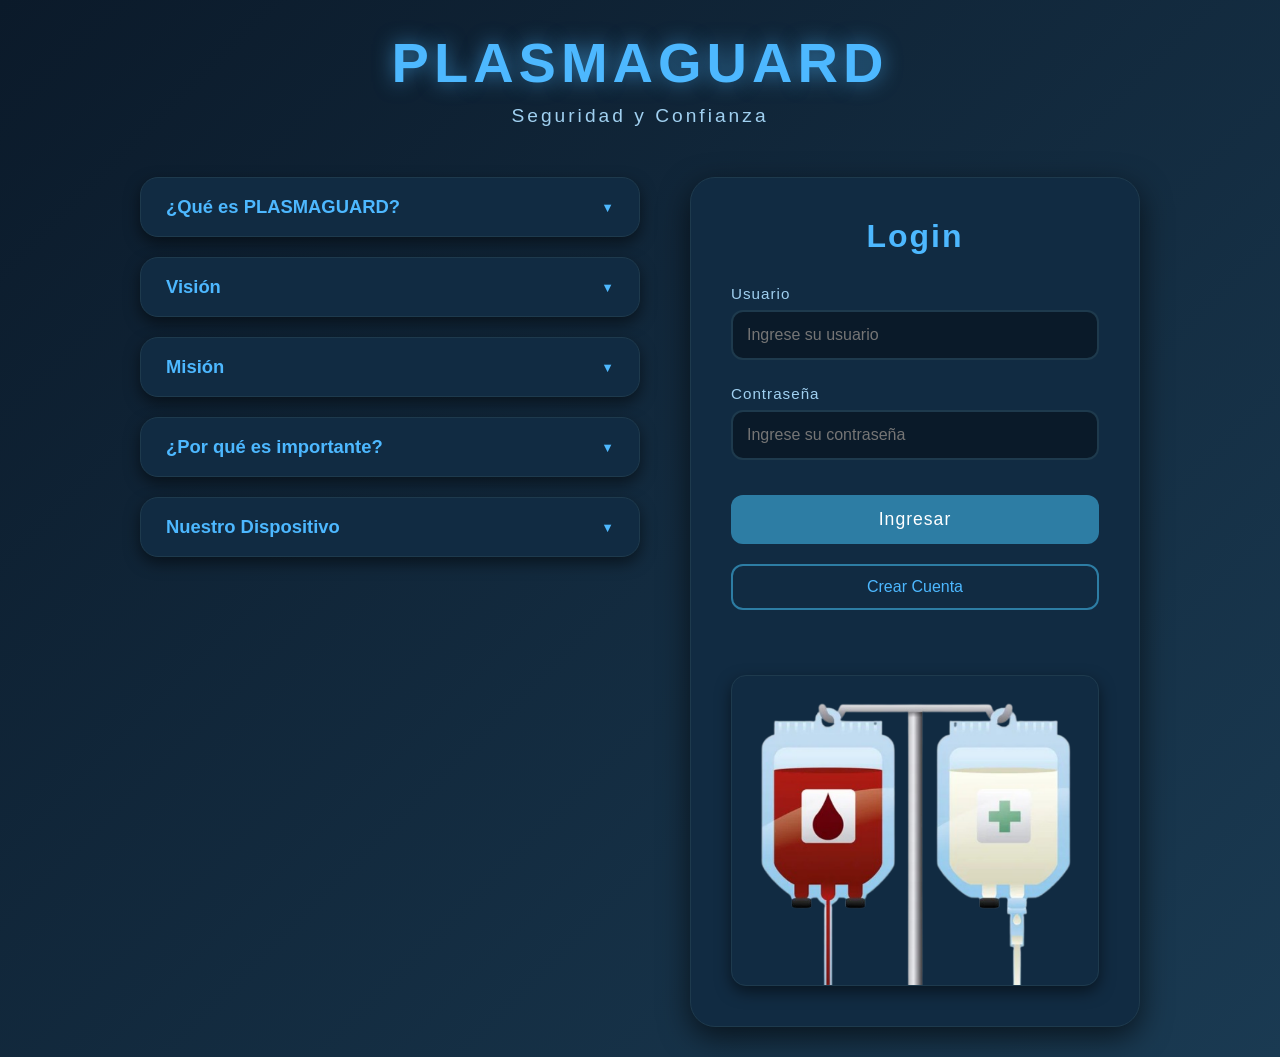
==== index.html @ 768e385f "Change login image from plasma.jpg to plasma.png Updated the image source in the login section from " ====
<!DOCTYPE html>
<html lang="es">
<head>
  <meta charset="UTF-8">
  <meta name="viewport" content="width=device-width, initial-scale=1.0">
  <title>PlasmaGuard - Inicio</title>
  <link rel="stylesheet" href="css/styles.css">
</head>
<body>

  <!-- ==================== ENCABEZADO ==================== -->
  <header>
    <h1>PLASMAGUARD</h1>
    <p>Seguridad y Confianza</p>
  </header>

  <!-- ==================== CONTENEDOR PRINCIPAL ==================== -->
  <div class="main-container">

    <!-- ==================== MENÚ LATERAL IZQUIERDO ==================== -->
    <div class="menu-lateral">

      <div class="menu-item" onclick="toggleMenu(this)">
        <h3>¿Qué es PLASMAGUARD?</h3>
        <div class="menu-content">
          <p>PLASMAGUARD es un sistema de monitoreo remoto diseñado para garantizar la cadena de frío del plasma fresco congelado en bancos de sangre. Utiliza sensores de alta precisión y conectividad IoT para alertar al personal ante cualquier anomalía.</p>
        </div>
      </div>

      <div class="menu-item" onclick="toggleMenu(this)">
        <h3>Visión</h3>
        <div class="menu-content">
          <p>Ser el sistema de referencia en Bolivia para el monitoreo de cadena de frío en bancos de sangre, contribuyendo a la seguridad transfusional y a la calidad de los hemoderivados.</p>
        </div>
      </div>

      <div class="menu-item" onclick="toggleMenu(this)">
        <h3>Misión</h3>
        <div class="menu-content">
          <p>Proporcionar a los bancos de sangre una herramienta tecnológica confiable y accesible que permita monitorear en tiempo real la temperatura y el suministro eléctrico, reduciendo el riesgo de pérdida de plasma por fallas en la cadena de frío.</p>
        </div>
      </div>

      <div class="menu-item" onclick="toggleMenu(this)">
        <h3>¿Por qué es importante?</h3>
        <div class="menu-content">
          <p>El plasma fresco congelado debe mantenerse a temperaturas inferiores a -30°C. Cualquier fluctuación puede comprometer su viabilidad. PLASMAGUARD alerta al personal ante cortes de energía o variaciones de temperatura, permitiendo actuar de inmediato y salvar vidas.</p>
        </div>
      </div>

      <div class="menu-item" onclick="toggleMenu(this)">
        <h3>Nuestro Dispositivo</h3>
        <div class="menu-content">
          <p>El dispositivo consta de un microcontrolador ESP32, sensores de temperatura DS18B20, un sensor de voltaje de batería, un sensor de red eléctrica (ZMPT101B), un módulo de respaldo de energía, almacenamiento en MicroSD y conectividad WiFi para enviar datos a la nube.</p>
        </div>
      </div>

    </div>

    <!-- ==================== FORMULARIO DE LOGIN (DERECHA) ==================== -->
    <div class="login-container">
      <h2>Login</h2>
      <form id="loginForm" onsubmit="return validarLogin(event)">
        <div class="form-group">
          <label for="usuario">Usuario</label>
          <input type="text" id="usuario" placeholder="Ingrese su usuario" required>
        </div>
        <div class="form-group">
          <label for="password">Contraseña</label>
          <input type="password" id="password" placeholder="Ingrese su contraseña" required>
        </div>
        <button type="submit" class="btn-ingresar">Ingresar</button>
        <button type="button" class="btn-crear-cuenta" onclick="crearCuenta()">Crear Cuenta</button>
        <div id="mensajeError" class="mensaje-error"></div>
      </form>

      <!-- ==================== IMAGEN LOCAL ==================== -->
      <div class="imagen-login">
        <img src="img/plasma.png" alt="Plasma Fresco Congelado">
      </div>
    </div>

  </div>

  <script src="js/main.js"></script>
</body>
</html>
---- css/styles.css ----
/* ==================== ESTILOS GENERALES ==================== */
* {
  margin: 0;
  padding: 0;
  box-sizing: border-box;
  font-family: 'Segoe UI', Tahoma, Geneva, Verdana, sans-serif;
}

body {
  background: linear-gradient(135deg, #0b1a2a 0%, #1a3a52 100%);
  color: #ffffff;
  min-height: 100vh;
  display: flex;
  flex-direction: column;
  align-items: center;
  padding: 30px 20px;
}

/* ==================== ENCABEZADO ==================== */
header {
  text-align: center;
  margin-bottom: 50px;
  width: 100%;
}

header h1 {
  font-size: 3.5rem;
  color: #4db8ff;
  letter-spacing: 5px;
  text-shadow: 0 0 20px rgba(77, 184, 255, 0.6);
  margin-bottom: 10px;
}

header p {
  font-size: 1.2rem;
  color: #a0d0f0;
  letter-spacing: 3px;
}

/* ==================== CONTENEDOR PRINCIPAL ==================== */
.main-container {
  display: flex;
  flex-wrap: wrap;
  gap: 50px;
  width: 100%;
  max-width: 1300px;
  justify-content: center;
  align-items: flex-start;
}

/* ==================== MENÚ LATERAL IZQUIERDO ==================== */
.menu-lateral {
  flex: 1;
  min-width: 350px;
  max-width: 500px;
  display: flex;
  flex-direction: column;
  gap: 20px;
}

.menu-item {
  background-color: #112b42;
  border-radius: 18px;
  padding: 18px 25px;
  cursor: pointer;
  transition: all 0.3s ease;
  box-shadow: 0 6px 15px rgba(0, 0, 0, 0.5);
  border: 1px solid #1e3a4d;
}

.menu-item:hover {
  transform: scale(1.04);
  background-color: #1a3f5c;
  box-shadow: 0 8px 20px rgba(77, 184, 255, 0.4);
  border-color: #4db8ff;
}

.menu-item h3 {
  font-size: 1.15rem;
  color: #4db8ff;
  display: flex;
  justify-content: space-between;
  align-items: center;
}

.menu-item h3::after {
  content: '▼';
  font-size: 0.8rem;
  transition: transform 0.3s ease;
}

.menu-item.active h3::after {
  transform: rotate(180deg);
}

.menu-content {
  max-height: 0;
  overflow: hidden;
  transition: max-height 0.5s ease;
  margin-top: 0;
}

.menu-item.active .menu-content {
  max-height: 300px;
  margin-top: 15px;
}

.menu-content p {
  font-size: 0.98rem;
  line-height: 1.6;
  color: #d0e5f5;
}

/* ==================== FORMULARIO DE LOGIN (DERECHA) ==================== */
.login-container {
  flex: 1;
  min-width: 350px;
  max-width: 450px;
  background-color: #112b42;
  border-radius: 25px;
  padding: 40px;
  box-shadow: 0 10px 30px rgba(0, 0, 0, 0.6);
  border: 1px solid #1e3a4d;
}

.login-container h2 {
  text-align: center;
  font-size: 2rem;
  color: #4db8ff;
  margin-bottom: 30px;
  letter-spacing: 2px;
}

.form-group {
  margin-bottom: 25px;
}

.form-group label {
  display: block;
  font-size: 0.95rem;
  color: #a0d0f0;
  margin-bottom: 8px;
  letter-spacing: 1px;
}

.form-group input {
  width: 100%;
  padding: 14px;
  border: 2px solid #1e3a4d;
  border-radius: 12px;
  background-color: #0a1a29;
  color: white;
  font-size: 1rem;
  transition: all 0.3s ease;
}

.form-group input:focus {
  outline: none;
  border-color: #4db8ff;
  box-shadow: 0 0 10px rgba(77, 184, 255, 0.4);
}

.btn-ingresar {
  width: 100%;
  padding: 14px;
  background-color: #2d7da4;
  border: none;
  border-radius: 12px;
  color: white;
  font-size: 1.1rem;
  cursor: pointer;
  transition: background 0.3s ease;
  margin-top: 10px;
  letter-spacing: 1px;
}

.btn-ingresar:hover {
  background-color: #1e5f80;
}

.btn-crear-cuenta {
  width: 100%;
  padding: 12px;
  background-color: transparent;
  border: 2px solid #2d7da4;
  border-radius: 12px;
  color: #4db8ff;
  font-size: 1rem;
  cursor: pointer;
  transition: all 0.3s ease;
  margin-top: 20px;
}

.btn-crear-cuenta:hover {
  background-color: #2d7da4;
  color: white;
}

.mensaje-error {
  color: #ff6b6b;
  font-size: 0.95rem;
  text-align: center;
  margin-top: 15px;
  min-height: 20px;
}

/* ==================== IMAGEN LOGIN ==================== */
.imagen-login {
  margin-top: 30px;
  border-radius: 15px;
  overflow: hidden;
  box-shadow: 0 6px 15px rgba(0, 0, 0, 0.5);
  border: 1px solid #1e3a4d;
}

.imagen-login img {
  width: 100%;
  height: auto;
  display: block;
}

/* ==================== RESPONSIVO ==================== */
@media (max-width: 900px) {
  header h1 {
    font-size: 2.5rem;
  }

  header p {
    font-size: 1rem;
  }

  .main-container {
    flex-direction: column;
    align-items: center;
    gap: 40px;
  }

  .menu-lateral, .login-container {
    width: 100%;
    max-width: 100%;
  }

  .login-container {
    padding: 30px;
  }
}
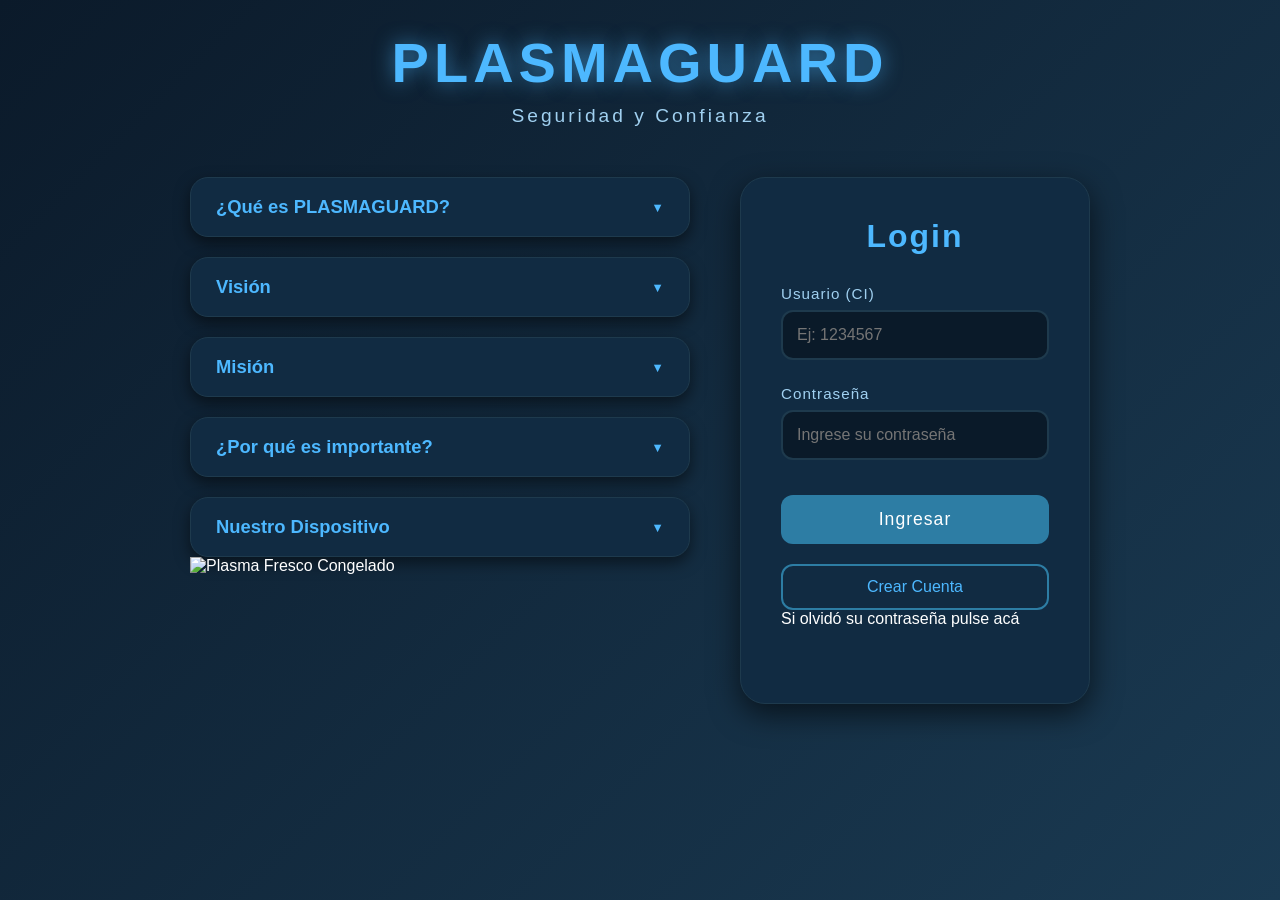
==== commit 1b7c113c: "Refactor index.html structure and improve layout" ====
--- a/index.html
+++ b/index.html
@@ -17,66 +17,72 @@
   <!-- ==================== CONTENEDOR PRINCIPAL ==================== -->
   <div class="main-container">
 
-    <!-- ==================== MENÚ LATERAL IZQUIERDO ==================== -->
-    <div class="menu-lateral">
+    <!-- ==================== COLUMNA IZQUIERDA (MENÚ + IMAGEN) ==================== -->
+    <div class="columna-izquierda">
 
-      <div class="menu-item" onclick="toggleMenu(this)">
-        <h3>¿Qué es PLASMAGUARD?</h3>
-        <div class="menu-content">
-          <p>PLASMAGUARD es un sistema de monitoreo remoto diseñado para garantizar la cadena de frío del plasma fresco congelado en bancos de sangre. Utiliza sensores de alta precisión y conectividad IoT para alertar al personal ante cualquier anomalía.</p>
+      <div class="menu-lateral">
+        <div class="menu-item" onclick="toggleMenu(this)">
+          <h3>¿Qué es PLASMAGUARD?</h3>
+          <div class="menu-content">
+            <p>PLASMAGUARD es un sistema de monitoreo remoto diseñado para garantizar la cadena de frío del plasma fresco congelado en bancos de sangre. Utiliza sensores de alta precisión y conectividad IoT para alertar al personal ante cualquier anomalía.</p>
+          </div>
+        </div>
+
+        <div class="menu-item" onclick="toggleMenu(this)">
+          <h3>Visión</h3>
+          <div class="menu-content">
+            <p>Ser el sistema de referencia en Bolivia para el monitoreo de cadena de frío en bancos de sangre, contribuyendo a la seguridad transfusional y a la calidad de los hemoderivados.</p>
+          </div>
+        </div>
+
+        <div class="menu-item" onclick="toggleMenu(this)">
+          <h3>Misión</h3>
+          <div class="menu-content">
+            <p>Proporcionar a los bancos de sangre una herramienta tecnológica confiable y accesible que permita monitorear en tiempo real la temperatura y el suministro eléctrico, reduciendo el riesgo de pérdida de plasma por fallas en la cadena de frío.</p>
+          </div>
+        </div>
+
+        <div class="menu-item" onclick="toggleMenu(this)">
+          <h3>¿Por qué es importante?</h3>
+          <div class="menu-content">
+            <p>El plasma fresco congelado debe mantenerse a temperaturas inferiores a -30°C. Cualquier fluctuación puede comprometer su viabilidad. PLASMAGUARD alerta al personal ante cortes de energía o variaciones de temperatura, permitiendo actuar de inmediato y salvar vidas.</p>
+          </div>
+        </div>
+
+        <div class="menu-item" onclick="toggleMenu(this)">
+          <h3>Nuestro Dispositivo</h3>
+          <div class="menu-content">
+            <p>El dispositivo consta de un microcontrolador ESP32, sensores de temperatura DS18B20, un sensor de voltaje de batería, un sensor de red eléctrica (ZMPT101B), un módulo de respaldo de energía, almacenamiento en MicroSD y conectividad WiFi para enviar datos a la nube.</p>
+          </div>
         </div>
       </div>
 
-      <div class="menu-item" onclick="toggleMenu(this)">
-        <h3>Visión</h3>
-        <div class="menu-content">
-          <p>Ser el sistema de referencia en Bolivia para el monitoreo de cadena de frío en bancos de sangre, contribuyendo a la seguridad transfusional y a la calidad de los hemoderivados.</p>
-        </div>
-      </div>
-
-      <div class="menu-item" onclick="toggleMenu(this)">
-        <h3>Misión</h3>
-        <div class="menu-content">
-          <p>Proporcionar a los bancos de sangre una herramienta tecnológica confiable y accesible que permita monitorear en tiempo real la temperatura y el suministro eléctrico, reduciendo el riesgo de pérdida de plasma por fallas en la cadena de frío.</p>
-        </div>
-      </div>
-
-      <div class="menu-item" onclick="toggleMenu(this)">
-        <h3>¿Por qué es importante?</h3>
-        <div class="menu-content">
-          <p>El plasma fresco congelado debe mantenerse a temperaturas inferiores a -30°C. Cualquier fluctuación puede comprometer su viabilidad. PLASMAGUARD alerta al personal ante cortes de energía o variaciones de temperatura, permitiendo actuar de inmediato y salvar vidas.</p>
-        </div>
-      </div>
-
-      <div class="menu-item" onclick="toggleMenu(this)">
-        <h3>Nuestro Dispositivo</h3>
-        <div class="menu-content">
-          <p>El dispositivo consta de un microcontrolador ESP32, sensores de temperatura DS18B20, un sensor de voltaje de batería, un sensor de red eléctrica (ZMPT101B), un módulo de respaldo de energía, almacenamiento en MicroSD y conectividad WiFi para enviar datos a la nube.</p>
-        </div>
+      <!-- Imagen debajo del menú -->
+      <div class="imagen-proyecto">
+        <img src="img/plasma.jpg" alt="Plasma Fresco Congelado">
       </div>
 
     </div>
 
-    <!-- ==================== FORMULARIO DE LOGIN (DERECHA) ==================== -->
-    <div class="login-container">
-      <h2>Login</h2>
-      <form id="loginForm" onsubmit="return validarLogin(event)">
-        <div class="form-group">
-          <label for="usuario">Usuario</label>
-          <input type="text" id="usuario" placeholder="Ingrese su usuario" required>
-        </div>
-        <div class="form-group">
-          <label for="password">Contraseña</label>
-          <input type="password" id="password" placeholder="Ingrese su contraseña" required>
-        </div>
-        <button type="submit" class="btn-ingresar">Ingresar</button>
-        <button type="button" class="btn-crear-cuenta" onclick="crearCuenta()">Crear Cuenta</button>
-        <div id="mensajeError" class="mensaje-error"></div>
-      </form>
-
-      <!-- ==================== IMAGEN LOCAL ==================== -->
-      <div class="imagen-login">
-        <img src="img/plasma.png" alt="Plasma Fresco Congelado">
+    <!-- ==================== COLUMNA DERECHA (LOGIN) ==================== -->
+    <div class="columna-derecha">
+      <div class="login-container">
+        <h2>Login</h2>
+        <form id="loginForm" onsubmit="return validarLogin(event)">
+          <div class="form-group">
+            <label for="usuario">Usuario (CI)</label>
+            <input type="text" id="usuario" placeholder="Ej: 1234567" required>
+          </div>
+          <div class="form-group">
+            <label for="password">Contraseña</label>
+            <input type="password" id="password" placeholder="Ingrese su contraseña" required>
+          </div>
+          <button type="submit" class="btn-ingresar" id="btnIngresar">Ingresar</button>
+          <button type="button" class="btn-crear-cuenta" onclick="irACrearCuenta()">Crear Cuenta</button>
+          <p class="link-olvido" onclick="irAOlvidoContrasena()">Si olvidó su contraseña pulse acá</p>
+          <div id="mensajeError" class="mensaje-error"></div>
+          <div id="timerBloqueo" class="timer-bloqueo"></div>
+        </form>
       </div>
     </div>
 
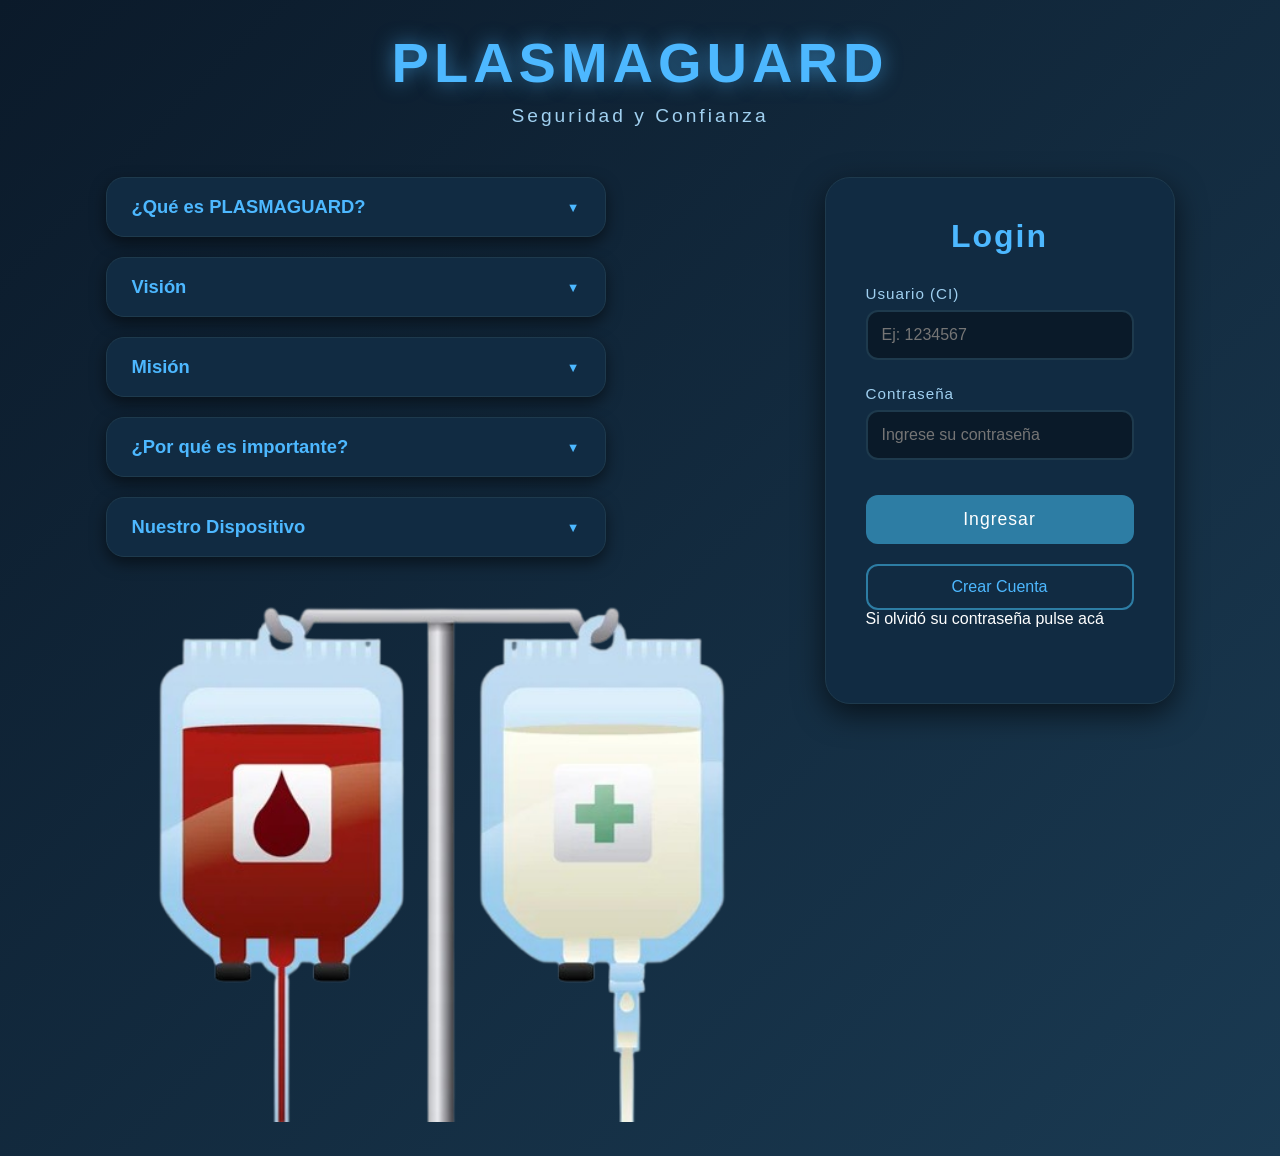
==== commit c9fd32b4: "Change project image source in index.html Updated the image source for the project image." ====
--- a/index.html
+++ b/index.html
@@ -59,7 +59,7 @@
 
       <!-- Imagen debajo del menú -->
       <div class="imagen-proyecto">
-        <img src="img/plasma.jpg" alt="Plasma Fresco Congelado">
+        <img src="img/plasma.png" alt="Plasma Fresco Congelado">
       </div>
 
     </div>
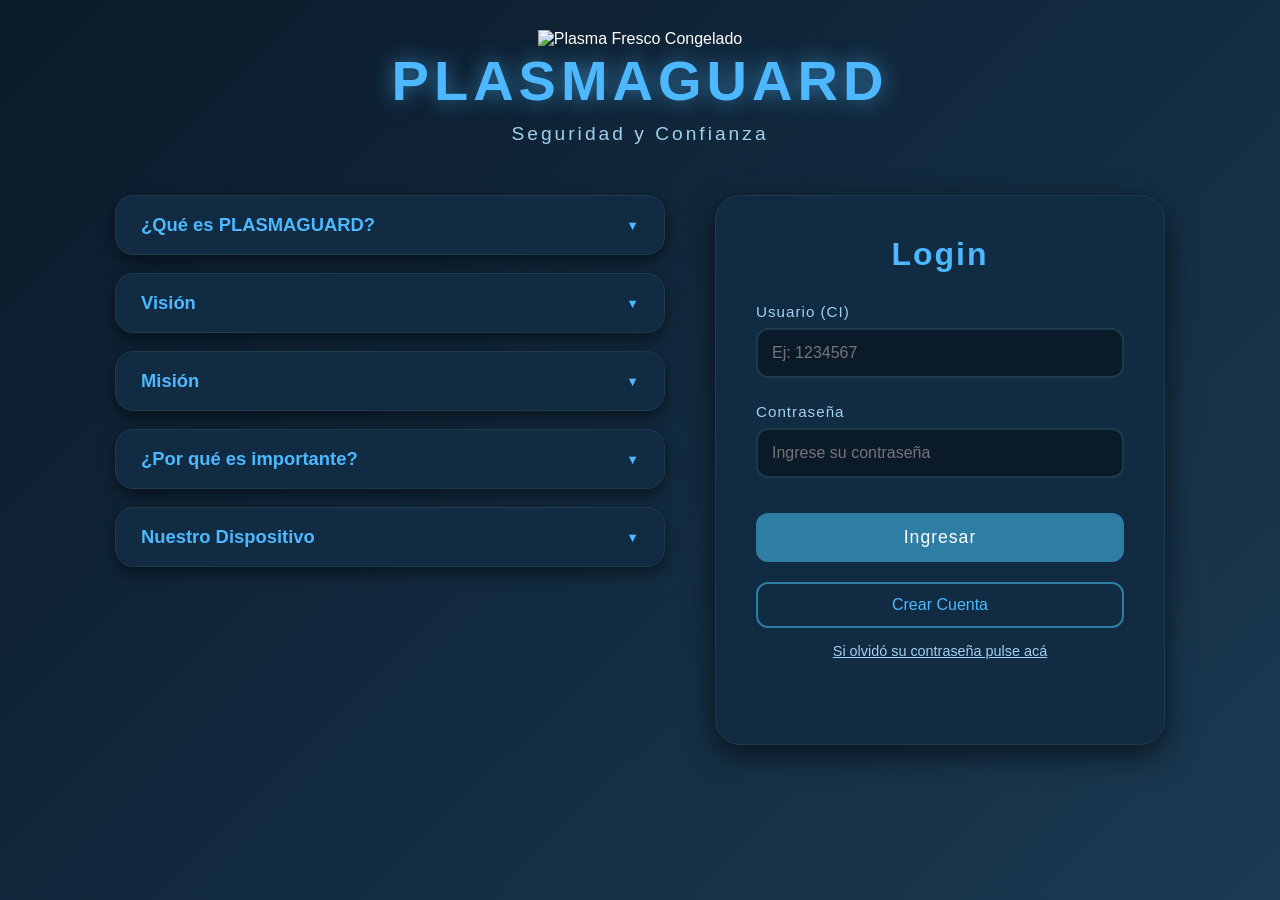
==== commit 2e091df9: "Add watermark to index.html" ====
--- a/index.html
+++ b/index.html
@@ -7,7 +7,10 @@
   <link rel="stylesheet" href="css/styles.css">
 </head>
 <body>
-
+<!-- ==================== MARCA DE AGUA ==================== -->
+  <div class="marca-agua">
+    <img src="img/plasma.jpg" alt="Plasma Fresco Congelado">
+  </div>
   <!-- ==================== ENCABEZADO ==================== -->
   <header>
     <h1>PLASMAGUARD</h1>
@@ -56,12 +59,6 @@
           </div>
         </div>
       </div>
-
-      <!-- Imagen debajo del menú -->
-      <div class="imagen-proyecto">
-        <img src="img/plasma.png" alt="Plasma Fresco Congelado">
-      </div>
-
     </div>
 
     <!-- ==================== COLUMNA DERECHA (LOGIN) ==================== -->
--- a/css/styles.css
+++ b/css/styles.css
@@ -48,14 +48,20 @@
   align-items: flex-start;
 }
 
-/* ==================== MENÚ LATERAL IZQUIERDO ==================== */
-.menu-lateral {
+/* ==================== COLUMNA IZQUIERDA ==================== */
+.columna-izquierda {
   flex: 1;
   min-width: 350px;
-  max-width: 500px;
+  max-width: 550px;
   display: flex;
   flex-direction: column;
-  gap: 20px;
+  gap: 30px;
+}
+
+.menu-lateral {
+  display: flex;
+  flex-direction: column;
+  gap: 18px;
 }
 
 .menu-item {
@@ -111,11 +117,28 @@
   color: #d0e5f5;
 }
 
-/* ==================== FORMULARIO DE LOGIN (DERECHA) ==================== */
-.login-container {
+/* ==================== IMAGEN PROYECTO ==================== */
+.imagen-proyecto {
+  border-radius: 18px;
+  overflow: hidden;
+  box-shadow: 0 8px 20px rgba(0, 0, 0, 0.6);
+  border: 1px solid #1e3a4d;
+}
+
+.imagen-proyecto img {
+  width: 100%;
+  height: auto;
+  display: block;
+}
+
+/* ==================== COLUMNA DERECHA (LOGIN) ==================== */
+.columna-derecha {
   flex: 1;
   min-width: 350px;
   max-width: 450px;
+}
+
+.login-container {
   background-color: #112b42;
   border-radius: 25px;
   padding: 40px;
@@ -178,6 +201,11 @@
   background-color: #1e5f80;
 }
 
+.btn-ingresar:disabled {
+  background-color: #555;
+  cursor: not-allowed;
+}
+
 .btn-crear-cuenta {
   width: 100%;
   padding: 12px;
@@ -196,6 +224,20 @@
   color: white;
 }
 
+.link-olvido {
+  text-align: center;
+  font-size: 0.9rem;
+  color: #a0d0f0;
+  margin-top: 15px;
+  cursor: pointer;
+  text-decoration: underline;
+  transition: color 0.3s ease;
+}
+
+.link-olvido:hover {
+  color: #4db8ff;
+}
+
 .mensaje-error {
   color: #ff6b6b;
   font-size: 0.95rem;
@@ -204,19 +246,12 @@
   min-height: 20px;
 }
 
-/* ==================== IMAGEN LOGIN ==================== */
-.imagen-login {
-  margin-top: 30px;
-  border-radius: 15px;
-  overflow: hidden;
-  box-shadow: 0 6px 15px rgba(0, 0, 0, 0.5);
-  border: 1px solid #1e3a4d;
-}
-
-.imagen-login img {
-  width: 100%;
-  height: auto;
-  display: block;
+.timer-bloqueo {
+  color: #ffaa00;
+  font-size: 1rem;
+  text-align: center;
+  margin-top: 10px;
+  font-weight: bold;
 }
 
 /* ==================== RESPONSIVO ==================== */
@@ -235,7 +270,7 @@
     gap: 40px;
   }
 
-  .menu-lateral, .login-container {
+  .columna-izquierda, .columna-derecha {
     width: 100%;
     max-width: 100%;
   }
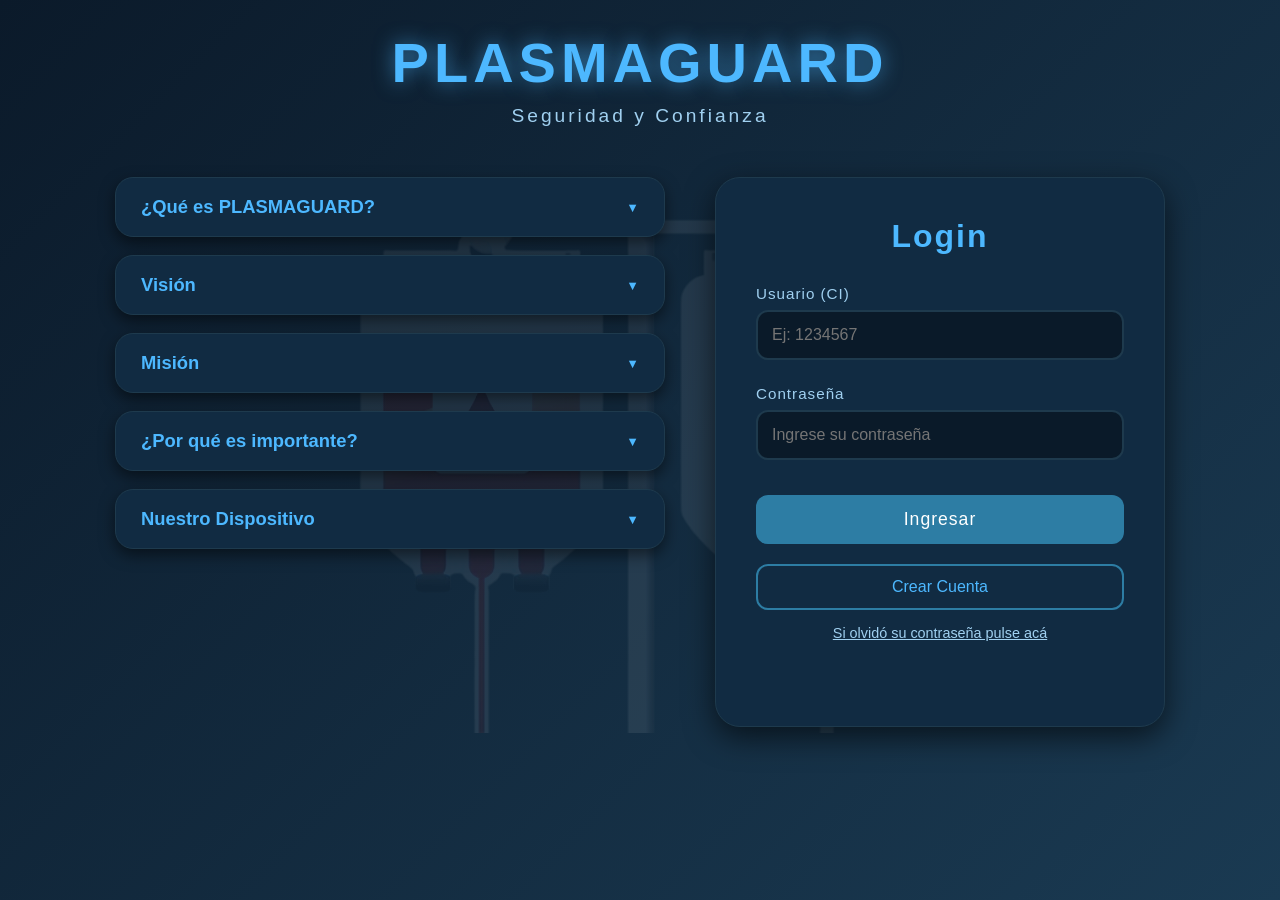
==== commit 7acba4f4: "Fix image source and maintain HTML structure Updated image source in watermark section and ensured p" ====
--- a/index.html
+++ b/index.html
@@ -9,7 +9,7 @@
 <body>
 <!-- ==================== MARCA DE AGUA ==================== -->
   <div class="marca-agua">
-    <img src="img/plasma.jpg" alt="Plasma Fresco Congelado">
+    <img src="img/plasma.png" alt="Plasma Fresco Congelado">
   </div>
   <!-- ==================== ENCABEZADO ==================== -->
   <header>
--- a/css/styles.css
+++ b/css/styles.css
@@ -117,18 +117,26 @@
   color: #d0e5f5;
 }
 
-/* ==================== IMAGEN PROYECTO ==================== */
-.imagen-proyecto {
-  border-radius: 18px;
-  overflow: hidden;
-  box-shadow: 0 8px 20px rgba(0, 0, 0, 0.6);
-  border: 1px solid #1e3a4d;
-}
-
-.imagen-proyecto img {
-  width: 100%;
-  height: auto;
-  display: block;
+/* ==================== MARCA DE AGUA ==================== */
+.marca-agua {
+  position: fixed;
+  top: 0;
+  left: 0;
+  width: 100vw;
+  height: 100vh;
+  display: flex;
+  justify-content: center;
+  align-items: center;
+  z-index: -1; /* Detrás de todo */
+  pointer-events: none; /* No interfiere con clics */
+  opacity: 0.08; /* Transparencia (ajusta a tu gusto) */
+}
+
+.marca-agua img {
+  max-width: 80%;
+  max-height: 80%;
+  object-fit: contain;
+  filter: brightness(1.5) contrast(1.2); /* Opcional: ajusta para que se vea bien */
 }
 
 /* ==================== COLUMNA DERECHA (LOGIN) ==================== */
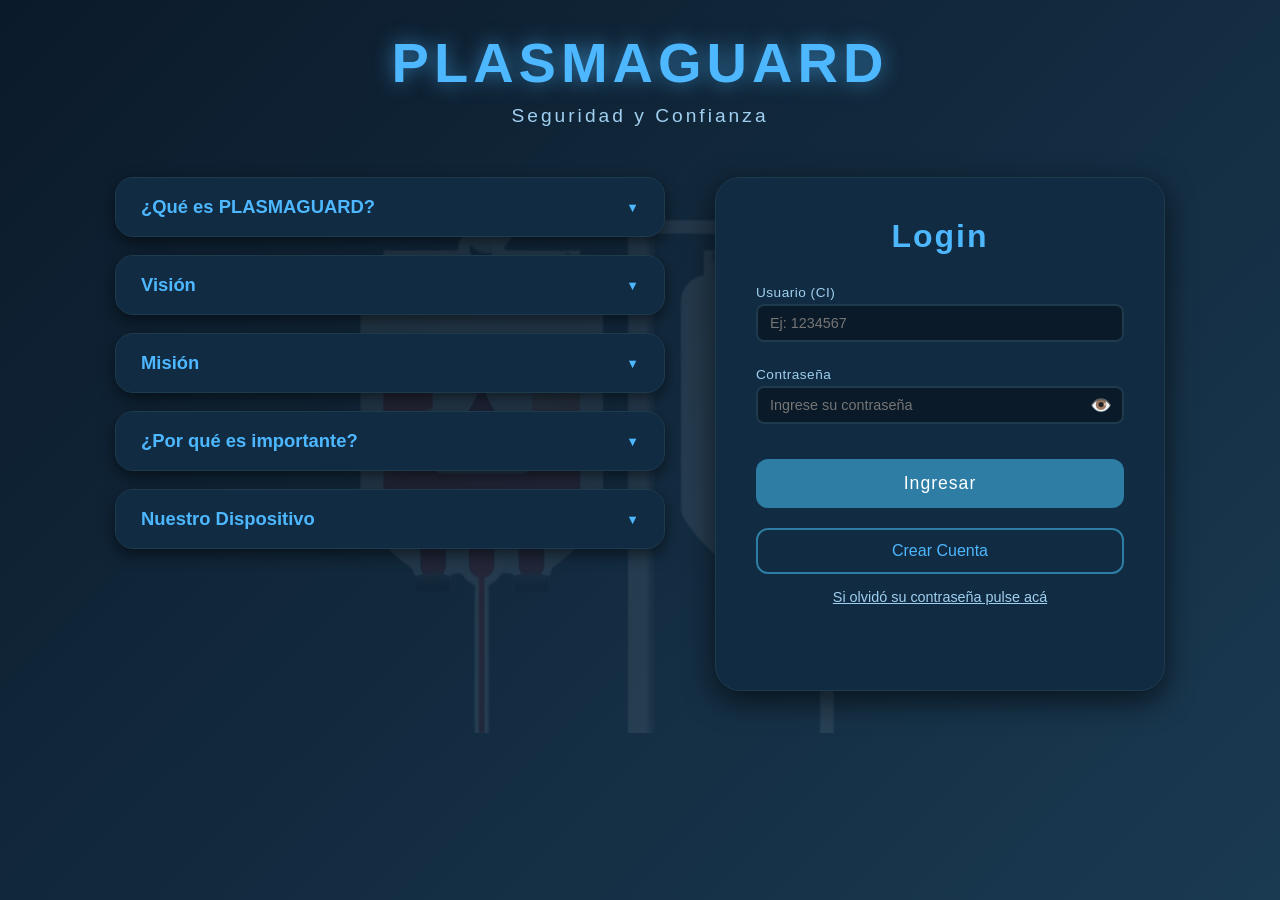
==== commit 4cff0667: "Update index.html" ====
--- a/index.html
+++ b/index.html
@@ -72,7 +72,10 @@
           </div>
           <div class="form-group">
             <label for="password">Contraseña</label>
-            <input type="password" id="password" placeholder="Ingrese su contraseña" required>
+            <div class="password-container">
+              <input type="password" id="password" placeholder="Ingrese su contraseña" required>
+              <span class="toggle-password" onclick="togglePassword('password', this)">👁️</span>
+            </div>
           </div>
           <button type="submit" class="btn-ingresar" id="btnIngresar">Ingresar</button>
           <button type="button" class="btn-crear-cuenta" onclick="irACrearCuenta()">Crear Cuenta</button>
--- a/css/styles.css
+++ b/css/styles.css
@@ -287,3 +287,224 @@
     padding: 30px;
   }
 }
+
+/* ==================== FORMULARIO CREAR CUENTA ==================== */
+.form-container {
+  width: 100%;
+  max-width: 1100px;
+  background-color: #112b42;
+  border-radius: 25px;
+  padding: 25px 30px;
+  box-shadow: 0 10px 30px rgba(0, 0, 0, 0.6);
+  border: 1px solid #1e3a4d;
+}
+
+.form-container form {
+  display: flex;
+  flex-wrap: wrap;
+  gap: 25px;
+}
+
+.form-column {
+  flex: 1;
+  min-width: 280px;
+  display: flex;
+  flex-direction: column;
+  gap: 12px;
+}
+
+.form-column h3 {
+  color: #4db8ff;
+  font-size: 1.2rem;
+  margin-bottom: 8px;
+  border-bottom: 2px solid #1e3a4d;
+  padding-bottom: 6px;
+  letter-spacing: 1px;
+}
+
+.form-group {
+  display: flex;
+  flex-direction: column;
+}
+
+.form-group label {
+  font-size: 0.85rem;
+  color: #a0d0f0;
+  margin-bottom: 4px;
+  letter-spacing: 0.5px;
+}
+
+.form-group input,
+.form-group select {
+  width: 100%;
+  padding: 9px 12px;
+  border: 2px solid #1e3a4d;
+  border-radius: 8px;
+  background-color: #0a1a29;
+  color: white;
+  font-size: 0.9rem;
+  transition: all 0.3s ease;
+}
+
+.form-group input:focus,
+.form-group select:focus {
+  outline: none;
+  border-color: #4db8ff;
+  box-shadow: 0 0 8px rgba(77, 184, 255, 0.3);
+}
+
+.error-msg {
+  color: #ff6b6b;
+  font-size: 0.75rem;
+  margin-top: 2px;
+  min-height: 12px;
+}
+
+.hidden {
+  display: none !important;
+}
+
+.form-buttons {
+  width: 100%;
+  display: flex;
+  justify-content: center;
+  gap: 20px;
+  margin-top: 10px;
+  flex-wrap: wrap;
+}
+
+.btn-volver {
+  padding: 10px 25px;
+  background-color: transparent;
+  border: 2px solid #2d7da4;
+  border-radius: 10px;
+  color: #4db8ff;
+  font-size: 0.95rem;
+  cursor: pointer;
+  transition: all 0.3s ease;
+}
+
+.btn-volver:hover {
+  background-color: #2d7da4;
+  color: white;
+}
+
+.btn-crear {
+  padding: 10px 35px;
+  background-color: #2d7da4;
+  border: none;
+  border-radius: 10px;
+  color: white;
+  font-size: 0.95rem;
+  cursor: pointer;
+  transition: background 0.3s ease;
+  letter-spacing: 1px;
+}
+
+.btn-crear:hover {
+  background-color: #1e5f80;
+}
+
+.mensaje-general {
+  width: 100%;
+  text-align: center;
+  font-size: 0.95rem;
+  margin-top: 10px;
+  min-height: 20px;
+}
+
+/* Responsivo para el formulario */
+@media (max-width: 900px) {
+  .form-container form {
+    flex-direction: column;
+  }
+  
+  .form-buttons {
+    flex-direction: column;
+    align-items: center;
+  }
+  
+  .btn-volver, .btn-crear {
+    width: 100%;
+    max-width: 300px;
+  }
+}
+/* ==================== FORMULARIO PEQUEÑO ==================== */
+.form-container-small {
+  width: 100%;
+  max-width: 500px;
+  background-color: #112b42;
+  border-radius: 25px;
+  padding: 35px;
+  box-shadow: 0 10px 30px rgba(0, 0, 0, 0.6);
+  border: 1px solid #1e3a4d;
+}
+
+.form-container-small form {
+  display: flex;
+  flex-direction: column;
+  gap: 18px;
+}
+
+.btn-enviar-codigo {
+  padding: 12px;
+  background-color: #2d7da4;
+  border: none;
+  border-radius: 10px;
+  color: white;
+  font-size: 0.95rem;
+  cursor: pointer;
+  transition: background 0.3s ease;
+  letter-spacing: 1px;
+}
+
+.btn-enviar-codigo:hover {
+  background-color: #1e5f80;
+}
+
+.btn-enviar-codigo:disabled {
+  background-color: #555;
+  cursor: not-allowed;
+}
+
+.btn-verificar {
+  padding: 12px;
+  background-color: #2d7da4;
+  border: none;
+  border-radius: 10px;
+  color: white;
+  font-size: 0.95rem;
+  cursor: pointer;
+  transition: background 0.3s ease;
+  letter-spacing: 1px;
+}
+
+.btn-verificar:hover {
+  background-color: #1e5f80;
+}
+
+/* ==================== OJO DE VISIBILIDAD ==================== */
+.password-container {
+  position: relative;
+  display: flex;
+  align-items: center;
+}
+
+.password-container input {
+  width: 100%;
+  padding-right: 40px; /* Espacio para el ojo */
+}
+
+.toggle-password {
+  position: absolute;
+  right: 12px;
+  cursor: pointer;
+  font-size: 1.1rem;
+  color: #a0d0f0;
+  transition: color 0.3s ease;
+  user-select: none;
+}
+
+.toggle-password:hover {
+  color: #4db8ff;
+}
